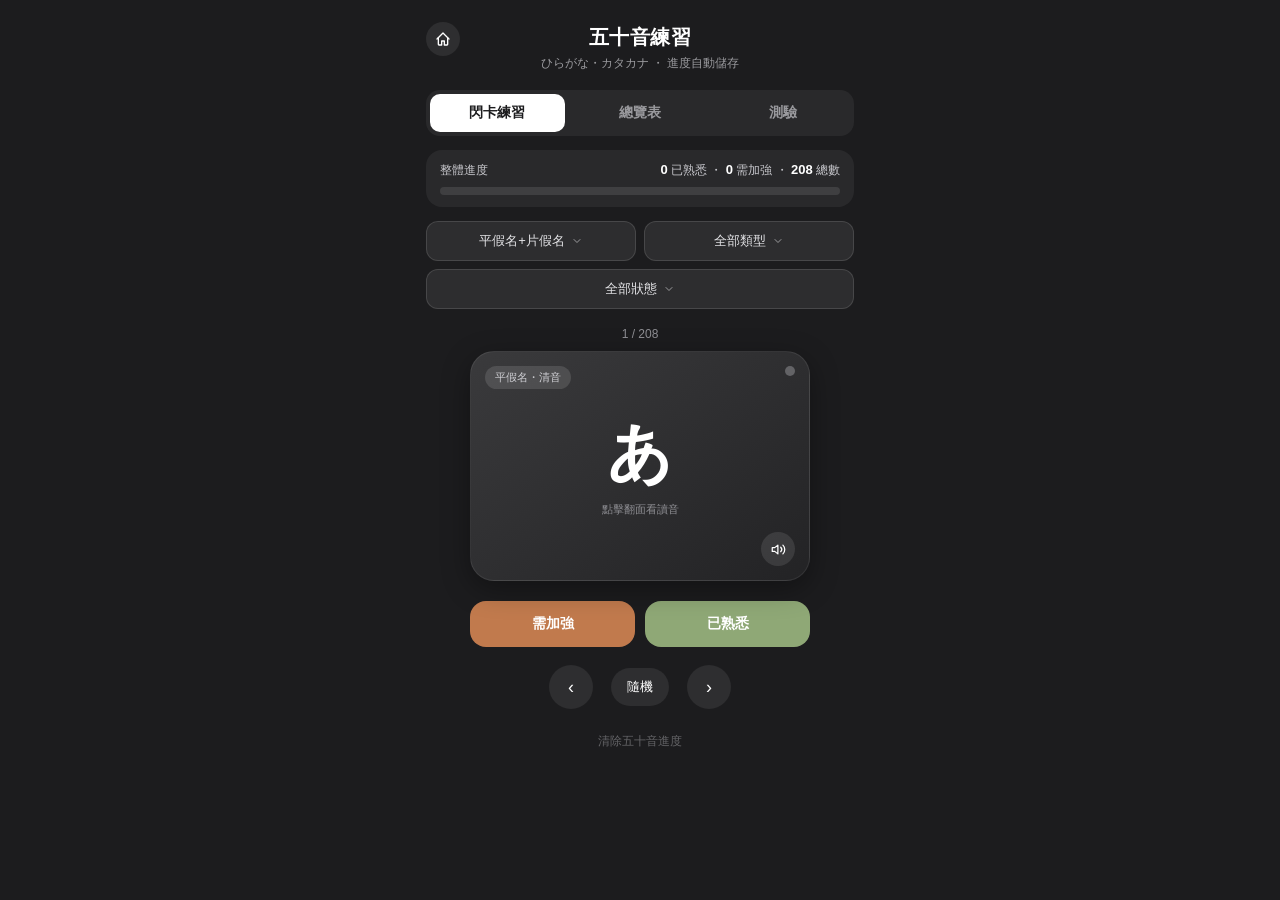
==== gojuon/index.html @ 6134ac1c "Add files via upload" ====
<!DOCTYPE html>
<html lang="zh-TW">
<head>
<meta charset="UTF-8">
<meta name="viewport" content="width=device-width, initial-scale=1.0, maximum-scale=1.0, user-scalable=no">
<title>五十音練習</title>
<link rel="manifest" href="../manifest.json">
<meta name="theme-color" content="#1c1c1e">
<meta name="apple-mobile-web-app-capable" content="yes">
<meta name="apple-mobile-web-app-status-bar-style" content="black-translucent">
<meta name="apple-mobile-web-app-title" content="五十音練習">
<link rel="apple-touch-icon" href="../icon-192.png">
<link rel="icon" type="image/png" sizes="192x192" href="../icon-192.png">
<link rel="icon" type="image/png" sizes="512x512" href="../icon-512.png">
<link rel="stylesheet" href="../theme.css">
<style>
  /* 這頁專屬：手機上禁止文字選取/捲動回彈，theme.css 是共用頁面不強制加這個 */
  * { user-select: none; -webkit-user-select: none; }
  body { overscroll-behavior: none; touch-action: manipulation; }

  .stats-bar {
    margin-top: 14px;
    background: rgba(255,255,255,0.06);
    border-radius: 16px;
    padding: 12px 14px;
  }
  .stats-row { display: flex; justify-content: space-between; font-size: 12px; color: #c7c7cc; margin-bottom: 8px; }
  .stats-row b { color: #fff; font-size: 13px; }
  .progress-track { height: 8px; background: rgba(255,255,255,0.1); border-radius: 4px; overflow: hidden; display: flex; }

  .filters { display: flex; gap: 8px; margin-top: 14px; }
  select { display: none; }
  .dd { position: relative; flex: 1; }
  .dd-btn {
    width: 100%; background: rgba(255,255,255,0.08); color: #e4e4e7;
    border: 1px solid rgba(255,255,255,0.12);
    border-radius: 12px; padding: 10px 12px; font-size: 13px; text-align: center;
    display: flex; align-items: center; justify-content: center; gap: 6px;
    font-family: inherit;
  }
  .dd-btn .dd-chevron { width: 12px; height: 12px; flex-shrink: 0; transition: transform 0.2s; opacity: 0.6; }
  .dd.open .dd-btn .dd-chevron { transform: rotate(180deg); }
  .dd-panel {
    position: absolute; top: calc(100% + 6px); left: 0; right: 0; z-index: 40;
    background: #232325; border: 1px solid rgba(255,255,255,0.1);
    border-radius: 14px; padding: 6px;
    box-shadow: 0 12px 28px rgba(0,0,0,0.45);
    max-height: 280px; overflow-y: auto;
    opacity: 0;
    transform: translateY(-6px) scale(0.98);
    transform-origin: top center;
    visibility: hidden;
    pointer-events: none;
    transition: opacity 0.18s ease, transform 0.18s ease, visibility 0s linear 0.18s;
  }
  .dd.open .dd-panel {
    opacity: 1;
    transform: translateY(0) scale(1);
    visibility: visible;
    pointer-events: auto;
    transition: opacity 0.2s ease, transform 0.2s ease;
  }
  .dd-opt {
    display: flex; align-items: center; justify-content: center; gap: 8px;
    position: relative;
    padding: 10px 10px; border-radius: 9px; font-size: 14px; color: #e4e4e7;
    transition: background 0.15s ease, transform 0.1s ease;
  }
  .dd-opt:hover { background: rgba(255,255,255,0.1); }
  .dd-opt:active { background: rgba(255,255,255,0.16); transform: scale(0.97); }
  .dd-opt.selected { color: #fff; font-weight: 600; }
  .dd-opt .dd-check {
    position: absolute; left: 10px; width: 14px; height: 14px; opacity: 0;
    color: #C17A4D;
  }
  .dd-opt.selected .dd-check { opacity: 1; }


  .card-area {
    flex: 1; display: flex; flex-direction: column; align-items: center; justify-content: center;
    margin-top: 18px; min-height: 260px;
  }
  .card-counter { font-size: 12px; color: #8e8e93; margin-bottom: 10px; }
  .card-scene { width: 100%; max-width: 340px; height: 230px; perspective: 1200px; }
  .card {
    width: 100%; height: 100%; position: relative; transform-style: preserve-3d;
    transition: transform 0.45s cubic-bezier(.4,.2,.2,1); cursor: pointer;
  }
  .card.flipped { transform: rotateY(180deg); }
  .face {
    position: absolute; inset: 0; backface-visibility: hidden; border-radius: 24px;
    display: flex; flex-direction: column; align-items: center; justify-content: center;
    padding: 20px; box-shadow: 0 8px 28px rgba(0,0,0,0.35);
  }
  .face-front { background: linear-gradient(145deg, #3a3a3c, #232325); border: 1px solid rgba(255,255,255,0.08); }
  .face-back {
    background: linear-gradient(145deg, #f6efe0, #efe4cf); color: #2b2b2d; transform: rotateY(180deg);
  }
  .face-back .tag { background: rgba(43,43,45,0.08); color: #2b2b2d; }
  .tag {
    position: absolute; top: 14px; left: 14px; font-size: 11px; background: rgba(255,255,255,0.12);
    padding: 4px 10px; border-radius: 100px; color: #d0d0d5;
  }
  .status-dot { position: absolute; top: 14px; right: 14px; width: 10px; height: 10px; border-radius: 50%; }
  .kana-main { font-size: 64px; font-weight: 600; text-align: center; line-height: 1.2; }
  .tap-hint { font-size: 11px; color: #8e8e93; margin-top: 10px; }
  .romaji-back { font-size: 34px; font-weight: 700; color: #2b2b2d; }
  .type-label { font-size: 12px; opacity: 0.6; margin-top: 8px; color: #2b2b2d; }

  .sound-btn {
    position: absolute; bottom: 14px; right: 14px;
    width: 34px; height: 34px; border-radius: 50%;
    background: rgba(43,43,45,0.08); border: none;
    display: flex; align-items: center; justify-content: center;
    font-size: 15px; color: #2b2b2d;
  }
  .sound-btn:active { background: rgba(43,43,45,0.18); }
  .sound-btn-front {
    position: absolute; bottom: 14px; right: 14px;
    width: 34px; height: 34px; border-radius: 50%;
    background: rgba(255,255,255,0.1); border: none;
    display: flex; align-items: center; justify-content: center;
    font-size: 15px; color: #fff;
  }
  .sound-btn-front:active { background: rgba(255,255,255,0.2); }

  .actions { display: flex; gap: 10px; margin-top: 20px; width: 100%; max-width: 340px; }
  .actions button { flex: 1; border: none; border-radius: 16px; padding: 14px 8px; font-size: 14px; font-weight: 600; }
  .btn-review { background: #C17A4D; color: #fff; }
  .btn-known { background: #8FA876; color: #fff; }

  .nav-row { display: flex; align-items: center; justify-content: center; gap: 18px; margin-top: 18px; }
  .nav-btn {
    background: rgba(255,255,255,0.08); border: none; color: #fff; width: 44px; height: 44px;
    border-radius: 50%; font-size: 18px; display: flex; align-items: center; justify-content: center;
  }
  .nav-btn:active { background: rgba(255,255,255,0.18); }
  .shuffle-btn { background: rgba(255,255,255,0.08); border: none; color: #fff; border-radius: 100px; padding: 10px 16px; font-size: 13px; }
  .shuffle-btn.active { background: #fff; color: #1c1c1e; }

  .footer-row { display: flex; justify-content: center; margin-top: 18px; }
  .reset-link { font-size: 12px; color: #636366; background: none; border: none; padding: 6px; }

  .empty-state { text-align: center; color: #8e8e93; font-size: 14px; padding: 40px 20px; }
  .save-indicator {
    position: fixed; bottom: 12px; left: 50%; transform: translateX(-50%);
    font-size: 11px; color: #636366; opacity: 0; transition: opacity 0.3s;
  }
  .save-indicator.show { opacity: 1; }

  .grid-view { margin-top: 18px; }
  .grid-group { margin-bottom: 18px; }
  .grid-group-title { font-size: 12px; color: #8e8e93; margin-bottom: 8px; padding-left: 2px; }
  .grid-cells { display: grid; grid-template-columns: repeat(5, 1fr); gap: 8px; }
  .grid-cell {
    aspect-ratio: 1; background: rgba(255,255,255,0.06); border-radius: 14px;
    display: flex; flex-direction: column; align-items: center; justify-content: center;
    border: none; color: #fff; position: relative; padding: 4px;
  }
  .grid-cell:active { background: rgba(255,255,255,0.12); }
  .grid-cell .k { font-size: 22px; font-weight: 600; }
  .grid-cell .r { font-size: 10px; color: #9a9a9e; margin-top: 2px; }
  .grid-cell.empty { background: transparent; }
  .grid-cell .dot { position: absolute; top: 6px; right: 6px; width: 7px; height: 7px; border-radius: 50%; }
</style>
</head>
<body>
<div id="app">
  <header>
    <a class="home-btn" href="../index.html" aria-label="返回首頁">
      <svg width="16" height="16" viewBox="0 0 24 24" fill="none" stroke="currentColor" stroke-width="2" stroke-linecap="round" stroke-linejoin="round"><path d="M3 12l9-9 9 9"></path><path d="M5 10v10a1 1 0 0 0 1 1h4v-6h4v6h4a1 1 0 0 0 1-1V10"></path></svg>
    </a>
    <h1>五十音練習</h1>
    <div class="subtitle">ひらがな・カタカナ ・ 進度自動儲存</div>
  </header>

  <div class="mode-tabs">
    <button class="mode-tab" data-mode="flash" id="flashTabBtn">閃卡練習</button>
    <button class="mode-tab" data-mode="grid" id="gridTabBtn">總覽表</button>
    <a class="mode-tab" href="quiz.html" id="quizTab">測驗</a>
  </div>

  <div class="stats-bar">
    <div class="stats-row">
      <span>整體進度</span>
      <span><b id="statKnown">0</b> 已熟悉 ・ <b id="statReview">0</b> 需加強 ・ <b id="statTotal">0</b> 總數</span>
    </div>
    <div class="progress-track">
      <div class="progress-known" id="progKnown" style="width:0%"></div>
      <div class="progress-review" id="progReview" style="width:0%"></div>
    </div>
  </div>

  <div class="filters">
    <div class="dd" id="scriptDD">
      <button type="button" class="dd-btn" id="scriptDDBtn">
        <span id="scriptDDLabel">平假名+片假名</span>
        <svg class="dd-chevron" viewBox="0 0 24 24" fill="none" stroke="currentColor" stroke-width="2" stroke-linecap="round" stroke-linejoin="round"><polyline points="6 9 12 15 18 9"></polyline></svg>
      </button>
      <div class="dd-panel" id="scriptDDPanel"></div>
    </div>
    <select id="scriptFilter">
      <option value="all">平假名+片假名</option>
      <option value="hiragana">平假名</option>
      <option value="katakana">片假名</option>
    </select>
    <div class="dd" id="groupDD">
      <button type="button" class="dd-btn" id="groupDDBtn">
        <span id="groupDDLabel">全部類型</span>
        <svg class="dd-chevron" viewBox="0 0 24 24" fill="none" stroke="currentColor" stroke-width="2" stroke-linecap="round" stroke-linejoin="round"><polyline points="6 9 12 15 18 9"></polyline></svg>
      </button>
      <div class="dd-panel" id="groupDDPanel"></div>
    </div>
    <select id="groupFilter">
      <option value="all">全部類型</option>
      <option value="seion">清音</option>
      <option value="dakuten">濁音/半濁音</option>
      <option value="youon">拗音</option>
    </select>
  </div>

  <div id="flashView">
    <div class="filters" style="margin-top:8px;">
      <div class="dd" id="statusDD">
        <button type="button" class="dd-btn" id="statusDDBtn">
          <span id="statusDDLabel">全部狀態</span>
          <svg class="dd-chevron" viewBox="0 0 24 24" fill="none" stroke="currentColor" stroke-width="2" stroke-linecap="round" stroke-linejoin="round"><polyline points="6 9 12 15 18 9"></polyline></svg>
        </button>
        <div class="dd-panel" id="statusDDPanel"></div>
      </div>
      <select id="statusFilter">
        <option value="all">全部狀態</option>
        <option value="new">未學習</option>
        <option value="review">需加強</option>
        <option value="known">已熟悉</option>
      </select>
    </div>

    <div class="card-area" id="cardArea"></div>


    <div class="nav-row">
      <button class="nav-btn" id="prevBtn">‹</button>
      <button class="shuffle-btn" id="shuffleBtn">隨機</button>
      <button class="nav-btn" id="nextBtn">›</button>
    </div>

    <div class="footer-row">
      <button class="reset-link" id="resetBtn">清除五十音進度</button>
    </div>
  </div>

  <div id="gridView" class="grid-view"></div>
</div>
<div class="save-indicator" id="saveIndicator">已儲存</div>

<script>
  // 在畫面渲染出來的當下（不等 DOMContentLoaded、不等資料載入）就先依網址 hash 決定初始顯示狀態，
  // 避免先閃現「閃卡練習」預設畫面、資料載入完成後才切到「總覽表」的畫面閃爍問題
  (function setInitialViewBeforeRender() {
    const isGridView = window.location.hash === '#grid';
    document.getElementById('gridView').style.display = isGridView ? '' : 'none';
    document.getElementById('flashView').style.display = isGridView ? 'none' : '';
    document.getElementById(isGridView ? 'gridTabBtn' : 'flashTabBtn').classList.add('active');
  })();
</script>

<script>
let VOCAB = [];
const SOUND_ICON = '<svg width="15" height="15" viewBox="0 0 24 24" fill="none" stroke="currentColor" stroke-width="2" stroke-linecap="round" stroke-linejoin="round"><polygon points="11 5 6 9 2 9 2 15 6 15 11 19 11 5"></polygon><path d="M15.54 8.46a5 5 0 0 1 0 7.07"></path><path d="M19.07 4.93a10 10 0 0 1 0 14.14"></path></svg>';

const STORAGE_KEY = "gojuon-progress-v1";
let progress = {};
let filteredList = [];
let currentIdx = 0;
let isFlipped = false;
let shuffleMode = false;
let saveTimer = null;
let currentView = (window.location.hash === '#grid') ? "grid" : "flash";

const cardArea = document.getElementById("cardArea");
const scriptFilter = document.getElementById("scriptFilter");
const groupFilter = document.getElementById("groupFilter");
const statusFilter = document.getElementById("statusFilter");
const saveIndicator = document.getElementById("saveIndicator");
const gridView = document.getElementById("gridView");
const flashView = document.getElementById("flashView");

const CHECK_ICON = '<svg class="dd-check" viewBox="0 0 24 24" fill="none" stroke="currentColor" stroke-width="3" stroke-linecap="round" stroke-linejoin="round"><polyline points="20 6 9 17 4 12"></polyline></svg>';
const DD_NATIVE = { script: scriptFilter, group: groupFilter, status: statusFilter };

function buildDropdown(prefix, options) {
  const dd = document.getElementById(prefix + "DD");
  const panel = document.getElementById(prefix + "DDPanel");
  const label = document.getElementById(prefix + "DDLabel");
  const nativeSelect = DD_NATIVE[prefix];
  const currentVal = nativeSelect.value || options[0].value;

  panel.innerHTML = options.map(o =>
    `<div class="dd-opt${o.value === currentVal ? " selected" : ""}" data-value="${o.value}">${CHECK_ICON}<span>${o.label}</span></div>`
  ).join("");
  const selected = options.find(o => o.value === currentVal) || options[0];
  label.textContent = selected.label;

  panel.querySelectorAll(".dd-opt").forEach(opt => {
    opt.addEventListener("click", () => {
      const val = opt.dataset.value;
      nativeSelect.value = val;
      panel.querySelectorAll(".dd-opt").forEach(o => o.classList.remove("selected"));
      opt.classList.add("selected");
      label.textContent = opt.textContent.trim();
      dd.classList.remove("open");
      nativeSelect.dispatchEvent(new Event("change"));
    });
  });
}

document.querySelectorAll(".dd-btn").forEach(btn => {
  btn.addEventListener("click", (e) => {
    e.stopPropagation();
    const dd = btn.closest(".dd");
    const wasOpen = dd.classList.contains("open");
    document.querySelectorAll(".dd.open").forEach(d => d.classList.remove("open"));
    if (!wasOpen) dd.classList.add("open");
  });
});
document.addEventListener("click", () => {
  document.querySelectorAll(".dd.open").forEach(d => d.classList.remove("open"));
});

function loadProgress() {
  try {
    const raw = localStorage.getItem(STORAGE_KEY);
    if (raw) progress = JSON.parse(raw);
  } catch(e) { progress = {}; }
}
function saveProgress() {
  clearTimeout(saveTimer);
  saveTimer = setTimeout(() => {
    try {
      localStorage.setItem(STORAGE_KEY, JSON.stringify(progress));
      saveIndicator.classList.add("show");
      setTimeout(() => saveIndicator.classList.remove("show"), 900);
    } catch(e) {}
    saveSummary();
  }, 250);
}
function saveSummary() {
  try {
    let known = 0, review = 0;
    VOCAB.forEach(v => {
      if (progress[v.id] === "known") known++;
      else if (progress[v.id] === "review") review++;
    });
    localStorage.setItem("gojuon-summary", JSON.stringify({ known, review, total: VOCAB.length }));
  } catch(e) {}
}

let speaking = false;

function speak(text) {
  try {
    if (!('speechSynthesis' in window)) return;
    if (speaking) return; // 防止連點造成佇列卡死
    speaking = true;
    window.speechSynthesis.cancel();
    setTimeout(() => {
      const u = new SpeechSynthesisUtterance(text);
      u.lang = "ja-JP";
      u.rate = 0.5;
      u.onend = () => { speaking = false; };
      u.onerror = () => { speaking = false; };
      window.speechSynthesis.speak(u);
      // 保底：避免 onend/onerror 都沒觸發時鎖死按鈕
      setTimeout(() => { speaking = false; }, 4000);
    }, 60);
  } catch(e) { speaking = false; }
}

function matchesFilters(v) {
  const script = scriptFilter.value;
  const group = groupFilter.value;
  if (script !== "all" && v.script !== script) return false;
  if (group !== "all" && v.group !== group) return false;
  return true;
}

function applyFilters() {
  const stat = statusFilter.value;
  filteredList = VOCAB.filter(v => {
    if (!matchesFilters(v)) return false;
    const s = progress[v.id] || "new";
    if (stat !== "all" && s !== stat) return false;
    return true;
  });
  if (shuffleMode) filteredList = [...filteredList].sort(() => Math.random() - 0.5);
  currentIdx = 0;
  isFlipped = false;
  renderCard();
}

function updateStats() {
  const relevant = VOCAB.filter(matchesFilters);
  const total = relevant.length;
  let known = 0, review = 0;
  relevant.forEach(v => {
    if (progress[v.id] === "known") known++;
    else if (progress[v.id] === "review") review++;
  });
  document.getElementById("statKnown").textContent = known;
  document.getElementById("statReview").textContent = review;
  document.getElementById("statTotal").textContent = total;
  document.getElementById("progKnown").style.width = (total ? known/total*100 : 0) + "%";
  document.getElementById("progReview").style.width = (total ? review/total*100 : 0) + "%";
}

function statusColor(s) {
  if (s === "known") return "#8FA876";
  if (s === "review") return "#C17A4D";
  return "#636366";
}

const GROUP_LABEL = { seion: "清音", dakuten: "濁音/半濁音", youon: "拗音" };
const SCRIPT_LABEL = { hiragana: "平假名", katakana: "片假名" };

function renderCard() {
  updateStats();
  if (filteredList.length === 0) {
    cardArea.innerHTML = `<div class="empty-state">這個篩選條件下沒有假名<br>試試切換分類或狀態</div>`;
    return;
  }
  const w = filteredList[currentIdx];
  const s = progress[w.id] || "new";
  cardArea.innerHTML = `
    <div class="card-counter">${currentIdx+1} / ${filteredList.length}</div>
    <div class="card-scene">
      <div class="card ${isFlipped?"flipped":""}" id="flipCard">
        <div class="face face-front">
          <span class="tag">${SCRIPT_LABEL[w.script]}・${GROUP_LABEL[w.group]}</span>
          <span class="status-dot" style="background:${statusColor(s)}"></span>
          <div class="kana-main">${w.kana}</div>
          <div class="tap-hint">點擊翻面看讀音</div>
          <button class="sound-btn-front" id="soundBtnFront">${SOUND_ICON}</button>
        </div>
        <div class="face face-back">
          <span class="tag">${SCRIPT_LABEL[w.script]}・${GROUP_LABEL[w.group]}</span>
          <div class="romaji-back">${w.romaji}</div>
          <div class="type-label">${w.kana}</div>
          <button class="sound-btn" id="soundBtnBack">${SOUND_ICON}</button>
        </div>
      </div>
    </div>
    <div class="actions">
      <button class="btn-review" id="reviewBtn">需加強</button>
      <button class="btn-known" id="knownBtn">已熟悉</button>
    </div>`;
  document.getElementById("flipCard").addEventListener("click", (e) => {
    if (e.target.closest(".sound-btn") || e.target.closest(".sound-btn-front")) return;
    isFlipped = !isFlipped;
    document.getElementById("flipCard").classList.toggle("flipped", isFlipped);
  });
  document.getElementById("soundBtnFront").addEventListener("click", (e) => {
    e.stopPropagation();
    speak(w.kana);
  });
  document.getElementById("soundBtnBack").addEventListener("click", (e) => {
    e.stopPropagation();
    speak(w.kana);
  });
  document.getElementById("reviewBtn").addEventListener("click", () => markStatus(w.id, "review"));
  document.getElementById("knownBtn").addEventListener("click", () => markStatus(w.id, "known"));
}

function markStatus(id, s) {
  progress[id] = s;
  saveProgress();
  updateStats();
  goNext();
}
function goNext() {
  if (!filteredList.length) return;
  isFlipped = false;
  currentIdx = (currentIdx+1) % filteredList.length;
  renderCard();
}
function goPrev() {
  if (!filteredList.length) return;
  isFlipped = false;
  currentIdx = (currentIdx-1+filteredList.length) % filteredList.length;
  renderCard();
}

document.getElementById("nextBtn").addEventListener("click", goNext);
document.getElementById("prevBtn").addEventListener("click", goPrev);
document.getElementById("shuffleBtn").addEventListener("click", e => {
  shuffleMode = !shuffleMode;
  e.target.classList.toggle("active", shuffleMode);
  applyFilters();
});
scriptFilter.addEventListener("change", () => { applyFilters(); if (currentView==="grid") renderGrid(); });
groupFilter.addEventListener("change", () => { applyFilters(); if (currentView==="grid") renderGrid(); });
statusFilter.addEventListener("change", applyFilters);
document.getElementById("resetBtn").addEventListener("click", () => {
  if (confirm("確定要清除五十音學習進度嗎?這個動作無法復原。")) {
    progress = {};
    try { localStorage.setItem(STORAGE_KEY, JSON.stringify(progress)); } catch(e) {}
    updateStats();
    applyFilters();
    if (currentView==="grid") renderGrid();
    saveSummary();
  }
});

// 只對「切換顯示模式」用的按鈕綁定事件，測驗分頁是純連結跳轉，不參與這段邏輯
document.querySelectorAll(".mode-tab[data-mode]").forEach(btn => {
  btn.addEventListener("click", () => {
    if (btn.classList.contains("active")) return;
    document.querySelectorAll(".mode-tab[data-mode]").forEach(b => b.classList.remove("active"));
    btn.classList.add("active");
    moveTabHighlight(btn);
    currentView = btn.dataset.mode;
    const showEl = currentView === "flash" ? flashView : gridView;
    const hideEl = currentView === "flash" ? gridView : flashView;
    crossFadeView(showEl, hideEl, () => {
      if (currentView === "flash") { applyFilters(); } else { renderGrid(); }
    });
  });
});

// 淡出目前畫面、換內容、再淡入，避免閃卡/總覽表切換時的生硬跳動
function crossFadeView(showEl, hideEl, onSwap) {
  hideEl.style.transition = "opacity 0.15s ease";
  hideEl.style.opacity = "0";
  setTimeout(() => {
    hideEl.style.display = "none";
    if (onSwap) onSwap();
    showEl.style.display = "";
    showEl.style.opacity = "0";
    showEl.style.transition = "none";
    requestAnimationFrame(() => {
      showEl.style.transition = "opacity 0.2s ease";
      showEl.style.opacity = "1";
    });
  }, 150);
}

// 在目前 active 的 tab 底下插入/移動一塊白色高亮塊，做滑動動畫
function moveTabHighlight(activeBtn) {
  const tabs = activeBtn.closest(".mode-tabs");
  if (!tabs) return;
  let hl = tabs.querySelector(".mode-tab-highlight");
  if (!hl) {
    hl = document.createElement("div");
    hl.className = "mode-tab-highlight";
    tabs.insertBefore(hl, tabs.firstChild);
    tabs.classList.add("has-highlight");
  }
  hl.style.left = activeBtn.offsetLeft + "px";
  hl.style.width = activeBtn.offsetWidth + "px";
}

// 點擊會換頁的 tab（例如「測驗」）時，先讓整頁淡出再導頁，
// 銜接對方頁面進場的淡入，減少換頁瞬間的生硬感
document.querySelectorAll(".mode-tab[href]").forEach(link => {
  link.addEventListener("click", (e) => {
    e.preventDefault();
    const href = link.getAttribute("href");
    document.getElementById("app").style.transition = "opacity 0.15s ease";
    document.getElementById("app").style.opacity = "0";
    setTimeout(() => { window.location.href = href; }, 150);
  });
});

// 頁面載入時先幫目前 active 的 tab 定位一次高亮塊（無動畫，避免進場位移感）
(function initTabHighlight() {
  const activeBtn = document.querySelector(".mode-tabs .mode-tab.active");
  if (!activeBtn) return;
  const tabs = activeBtn.closest(".mode-tabs");
  const hl = document.createElement("div");
  hl.className = "mode-tab-highlight";
  hl.style.transition = "none";
  tabs.insertBefore(hl, tabs.firstChild);
  tabs.classList.add("has-highlight");
  requestAnimationFrame(() => {
    hl.style.left = activeBtn.offsetLeft + "px";
    hl.style.width = activeBtn.offsetWidth + "px";
    requestAnimationFrame(() => { hl.style.transition = ""; });
  });
})();

function renderGrid() {
  const relevant = VOCAB.filter(matchesFilters);
  updateStats();
  const groups = {};
  relevant.forEach(v => {
    const key = SCRIPT_LABEL[v.script] + " ・ " + GROUP_LABEL[v.group];
    if (!groups[key]) groups[key] = [];
    groups[key].push(v);
  });
  if (Object.keys(groups).length === 0) {
    gridView.innerHTML = `<div class="empty-state">這個篩選條件下沒有假名</div>`;
    return;
  }
  let html = "";
  Object.keys(groups).forEach(key => {
    html += `<div class="grid-group"><div class="grid-group-title">${key}</div><div class="grid-cells">`;
    groups[key].forEach(v => {
      const s = progress[v.id] || "new";
      html += `<button class="grid-cell" data-id="${v.id}" data-kana="${v.kana}">
        <span class="dot" style="background:${statusColor(s)}"></span>
        <span class="k">${v.kana}</span>
        <span class="r">${v.romaji}</span>
      </button>`;
    });
    html += `</div></div>`;
  });
  gridView.innerHTML = html;
  gridView.querySelectorAll(".grid-cell").forEach(cell => {
    cell.addEventListener("click", () => speak(cell.dataset.kana));
  });
}

(async function init() {
  cardArea.innerHTML = `<div class="empty-state">載入中...</div>`;
  try {
    const res = await fetch("./gojuon.json");
    if (!res.ok) throw new Error("HTTP " + res.status);
    VOCAB = await res.json();
  } catch (e) {
    cardArea.innerHTML = `<div class="empty-state">五十音資料載入失敗,請檢查網路連線後重新整理。</div>`;
    return;
  }
  buildDropdown("script", [
    { value: "all", label: "平假名+片假名" },
    { value: "hiragana", label: "平假名" },
    { value: "katakana", label: "片假名" }
  ]);
  buildDropdown("group", [
    { value: "all", label: "全部類型" },
    { value: "seion", label: "清音" },
    { value: "dakuten", label: "濁音/半濁音" },
    { value: "youon", label: "拗音" }
  ]);
  buildDropdown("status", [
    { value: "all", label: "全部狀態" },
    { value: "new", label: "未學習" },
    { value: "review", label: "需加強" },
    { value: "known", label: "已熟悉" }
  ]);
  loadProgress();

  // 依畫面初始狀態（已在最前面依 hash 設定好）決定要渲染閃卡還是總覽表，
  // 不再透過模擬點擊按鈕來觸發，避免與已設定好的初始 active 狀態互相衝突造成畫面閃爍
  if (currentView === "grid") {
    renderGrid();
  } else {
    applyFilters();
  }
  saveSummary();
})();
</script>
</body>
</html>
---- theme.css ----
/* ============================================
   theme.css — 日文學習工具集 共用樣式
   給 index.html / gojuon/index.html / gojuon/quiz.html 共用
   只放「三頁都一樣」的規則；各頁專屬樣式留在各自檔案的 <style> 裡
   ============================================ */

:root {
  --bg: #1c1c1e;
  --color-known: #8FA876;   /* 莫蘭迪綠，代表「已熟悉/答對」 */
  --color-review: #C17A4D;  /* 莫蘭迪橘，代表「需加強/答錯」 */
}

* {
  box-sizing: border-box;
  -webkit-tap-highlight-color: transparent;
}

html { background: var(--bg); }

body {
  margin: 0;
  padding: 0;
  min-height: 100%;
  font-family: -apple-system, BlinkMacSystemFont, "Hiragino Sans", "PingFang TC", "Segoe UI", sans-serif;
  background: var(--bg);
  color: #fff;
}

/* 頁面主容器：置中、統一寬度上限、safe-area 邊距 */
#app {
  max-width: 460px;
  margin: 0 auto;
  min-height: 100vh;
  padding: 16px 16px calc(28px + env(safe-area-inset-bottom));
  padding-top: calc(16px + env(safe-area-inset-top));
  display: flex;
  flex-direction: column;
  background: var(--bg);
}

/* 頂部標題區（含返回首頁按鈕） */
header { text-align: center; padding: 8px 0 4px; position: relative; }
.home-btn {
  position: absolute;
  left: 0; top: 6px;
  width: 34px; height: 34px;
  border-radius: 50%;
  background: rgba(255,255,255,0.08);
  border: none;
  color: #fff;
  display: flex; align-items: center; justify-content: center;
}
.home-btn:active { background: rgba(255,255,255,0.18); }
h1 { font-size: 20px; margin: 0; font-weight: 600; letter-spacing: 0.5px; }
.subtitle { font-size: 12px; color: #9a9a9e; margin-top: 4px; }

/* 分頁切換列（閃卡練習 / 總覽表 / 測驗） */
.mode-tabs {
  display: flex;
  gap: 8px;
  margin-top: 14px;
  background: rgba(255,255,255,0.06);
  border-radius: 14px;
  padding: 4px;
  position: relative;
}
.mode-tab {
  flex: 1;
  text-align: center;
  padding: 10px 4px;
  border-radius: 10px;
  font-size: 14px;
  font-weight: 600;
  color: #9a9a9e;
  background: transparent;
  border: none;
  display: flex;
  align-items: center;
  justify-content: center;
  text-decoration: none;
  font-family: inherit;
  position: relative;
  z-index: 1;
  transition: color 0.25s ease;
}
.mode-tab.active { color: #1c1c1e; }

/* 滑動高亮塊：由 JS 動態定位在目前 active 的 tab 上 */
.mode-tab-highlight {
  position: absolute;
  top: 4px; bottom: 4px;
  border-radius: 10px;
  background: #fff;
  transition: left 0.28s cubic-bezier(0.4, 0, 0.2, 1), width 0.28s cubic-bezier(0.4, 0, 0.2, 1);
  z-index: 0;
}

/* 已熟悉／需加強 進度色塊，供進度條、狀態點等共用 */
.progress-known { background: var(--color-known); height: 100%; transition: width 0.3s; }
.progress-review { background: var(--color-review); height: 100%; transition: width 0.3s; }
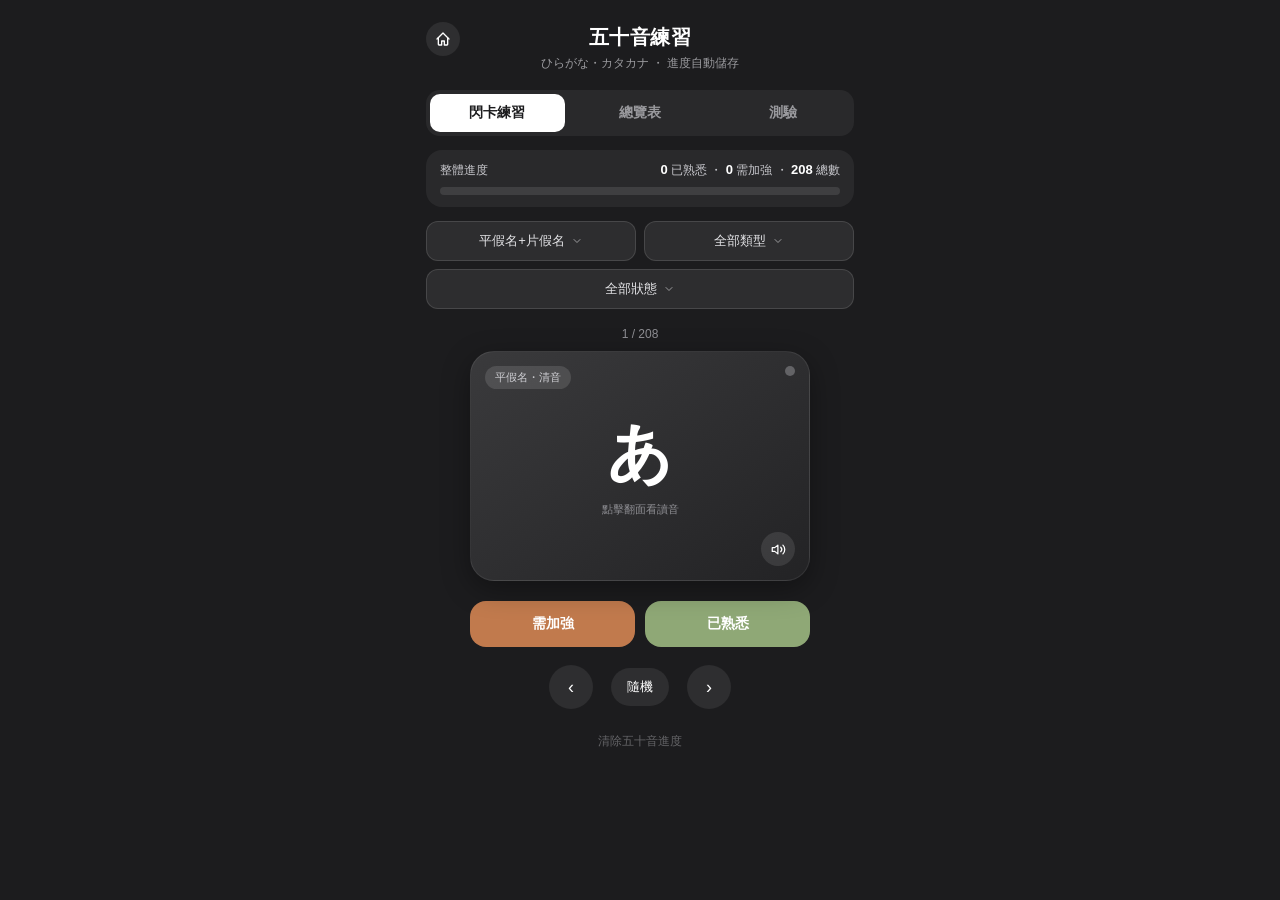
==== commit 35e21147: "Add files via upload" ====
--- a/gojuon/index.html
+++ b/gojuon/index.html
@@ -162,6 +162,98 @@
   .grid-cell .r { font-size: 10px; color: #9a9a9e; margin-top: 2px; }
   .grid-cell.empty { background: transparent; }
   .grid-cell .dot { position: absolute; top: 6px; right: 6px; width: 7px; height: 7px; border-radius: 50%; }
+
+  /* ===== 測驗模式專屬樣式（合併自 quiz.html） ===== */
+  .quiz-main {
+    margin-top: 20px;
+    display: flex;
+    flex-direction: column;
+    align-items: center;
+  }
+  .progress-bar-bg {
+    width: 100%;
+    max-width: 380px;
+    height: 6px;
+    background: #2C2C2E;
+    border-radius: 3px;
+    overflow: hidden;
+    margin-bottom: 24px;
+    display: flex;
+  }
+  .progress-segment {
+    height: 100%;
+    width: 0%;
+    flex-shrink: 0;
+    transition: width 0.3s ease;
+  }
+  .progress-segment.correct-seg { background: var(--color-known); }
+  .progress-segment.wrong-seg { background: var(--color-review); }
+
+  .quiz-card {
+    width: 100%;
+    max-width: 380px;
+    background: #2C2C2E;
+    border: 0.5px solid #3A3A3C;
+    border-radius: 16px;
+    padding: 32px 20px;
+    text-align: center;
+    margin-bottom: 24px;
+    box-shadow: 0 4px 12px rgba(0,0,0,0.2);
+  }
+  .quiz-type { font-size: 13px; color: #98989D; margin-bottom: 12px; letter-spacing: 0.05em; }
+  .question-text {
+    font-size: 42px;
+    font-weight: 700;
+    color: #FFFFFF;
+    letter-spacing: 0.08em;
+    min-height: 52px;
+  }
+
+  .options-grid {
+    width: 100%;
+    max-width: 380px;
+    display: grid;
+    grid-template-columns: 1fr 1fr;
+    gap: 12px;
+  }
+  .opt-btn {
+    padding: 16px 10px;
+    background: #2C2C2E;
+    border: 1px solid #3A3A3C;
+    border-radius: 12px;
+    color: #E5E5E7;
+    font-size: 18px;
+    font-weight: 600;
+    cursor: pointer;
+    transition: all 0.15s ease;
+    font-family: inherit;
+  }
+  .opt-btn:active { transform: scale(0.97); }
+  .opt-btn.correct { background: #3B5842 !important; border-color: #8FA876 !important; color: #FFF; }
+  .opt-btn.wrong { background: #4A3324 !important; border-color: #C17A4D !important; color: #FFF; }
+
+  .result-card {
+    display: none;
+    width: 100%;
+    max-width: 380px;
+    background: #2C2C2E;
+    border-radius: 16px;
+    padding: 32px 20px;
+    text-align: center;
+    border: 0.5px solid #3A3A3C;
+  }
+  .result-score { font-size: 48px; font-weight: 800; color: #8FA876; margin: 12px 0; }
+  .restart-btn {
+    margin-top: 20px;
+    padding: 12px 28px;
+    background: #8FA876;
+    border: none;
+    border-radius: 10px;
+    color: white;
+    font-size: 15px;
+    font-weight: 600;
+    cursor: pointer;
+  }
 </style>
 </head>
 <body>
@@ -177,7 +269,7 @@
   <div class="mode-tabs">
     <button class="mode-tab" data-mode="flash" id="flashTabBtn">閃卡練習</button>
     <button class="mode-tab" data-mode="grid" id="gridTabBtn">總覽表</button>
-    <a class="mode-tab" href="quiz.html" id="quizTab">測驗</a>
+    <button class="mode-tab" data-mode="quiz" id="quizTabBtn">測驗</button>
   </div>
 
   <div class="stats-bar">
@@ -251,6 +343,57 @@
   </div>
 
   <div id="gridView" class="grid-view"></div>
+
+  <div id="quizView" style="display:none;">
+    <div class="filters" style="margin-top:14px;">
+      <div class="dd" id="quizScriptDD">
+        <button type="button" class="dd-btn" id="quizScriptDDBtn">
+          <span id="quizScriptDDLabel">平假名</span>
+          <svg class="dd-chevron" viewBox="0 0 24 24" fill="none" stroke="currentColor" stroke-width="2" stroke-linecap="round" stroke-linejoin="round"><polyline points="6 9 12 15 18 9"></polyline></svg>
+        </button>
+        <div class="dd-panel" id="quizScriptDDPanel"></div>
+      </div>
+      <select id="quizScriptFilter">
+        <option value="hiragana">平假名</option>
+        <option value="katakana">片假名</option>
+      </select>
+      <div class="dd" id="quizGroupDD">
+        <button type="button" class="dd-btn" id="quizGroupDDBtn">
+          <span id="quizGroupDDLabel">全部類型</span>
+          <svg class="dd-chevron" viewBox="0 0 24 24" fill="none" stroke="currentColor" stroke-width="2" stroke-linecap="round" stroke-linejoin="round"><polyline points="6 9 12 15 18 9"></polyline></svg>
+        </button>
+        <div class="dd-panel" id="quizGroupDDPanel"></div>
+      </div>
+      <select id="quizGroupFilter">
+        <option value="all">全部類型</option>
+        <option value="seion">清音</option>
+        <option value="dakuten">濁音/半濁音</option>
+        <option value="youon">拗音</option>
+      </select>
+    </div>
+
+    <div class="quiz-main">
+      <div class="progress-bar-bg">
+        <div class="progress-segment correct-seg" id="correctSegment"></div>
+        <div class="progress-segment wrong-seg" id="wrongSegment"></div>
+      </div>
+
+      <div id="quizArea" style="width: 100%; display: flex; flex-direction: column; align-items: center;">
+        <div class="quiz-card">
+          <div class="quiz-type" id="quizType">載入題庫中…</div>
+          <div class="question-text" id="questionText">　</div>
+        </div>
+        <div class="options-grid" id="optionsGrid"></div>
+      </div>
+
+      <div class="result-card" id="resultCard">
+        <h2 style="margin: 0; font-size: 20px;">測驗完成</h2>
+        <div class="result-score" id="scoreText">100 分</div>
+        <p style="color: #98989D; font-size: 14px;" id="feedbackText">你的五十音拼讀速度非常快！</p>
+        <button class="restart-btn" id="restartBtn">再挑戰一次</button>
+      </div>
+    </div>
+  </div>
 </div>
 <div class="save-indicator" id="saveIndicator">已儲存</div>
 
@@ -285,6 +428,7 @@
 const saveIndicator = document.getElementById("saveIndicator");
 const gridView = document.getElementById("gridView");
 const flashView = document.getElementById("flashView");
+const quizView = document.getElementById("quizView");
 
 const CHECK_ICON = '<svg class="dd-check" viewBox="0 0 24 24" fill="none" stroke="currentColor" stroke-width="3" stroke-linecap="round" stroke-linejoin="round"><polyline points="20 6 9 17 4 12"></polyline></svg>';
 const DD_NATIVE = { script: scriptFilter, group: groupFilter, status: statusFilter };
@@ -511,23 +655,25 @@
   }
 });
 
-// 只對「切換顯示模式」用的按鈕綁定事件，測驗分頁是純連結跳轉，不參與這段邏輯
+// 只對「切換顯示模式」用的按鈕綁定事件
 document.querySelectorAll(".mode-tab[data-mode]").forEach(btn => {
   btn.addEventListener("click", () => {
     if (btn.classList.contains("active")) return;
     document.querySelectorAll(".mode-tab[data-mode]").forEach(b => b.classList.remove("active"));
     btn.classList.add("active");
     moveTabHighlight(btn);
+    const prevView = currentView;
     currentView = btn.dataset.mode;
-    const showEl = currentView === "flash" ? flashView : gridView;
-    const hideEl = currentView === "flash" ? gridView : flashView;
-    crossFadeView(showEl, hideEl, () => {
-      if (currentView === "flash") { applyFilters(); } else { renderGrid(); }
+    const viewEl = { flash: flashView, grid: gridView, quiz: quizView };
+    crossFadeView(viewEl[currentView], viewEl[prevView], () => {
+      if (currentView === "flash") { applyFilters(); }
+      else if (currentView === "grid") { renderGrid(); }
+      else if (currentView === "quiz") { initQuizIfNeeded(); }
     });
   });
 });
 
-// 淡出目前畫面、換內容、再淡入，避免閃卡/總覽表切換時的生硬跳動
+// 淡出目前畫面、換內容、再淡入，避免切換模式時的生硬跳動
 function crossFadeView(showEl, hideEl, onSwap) {
   hideEl.style.transition = "opacity 0.15s ease";
   hideEl.style.opacity = "0";
@@ -558,18 +704,6 @@
   hl.style.left = activeBtn.offsetLeft + "px";
   hl.style.width = activeBtn.offsetWidth + "px";
 }
-
-// 點擊會換頁的 tab（例如「測驗」）時，先讓整頁淡出再導頁，
-// 銜接對方頁面進場的淡入，減少換頁瞬間的生硬感
-document.querySelectorAll(".mode-tab[href]").forEach(link => {
-  link.addEventListener("click", (e) => {
-    e.preventDefault();
-    const href = link.getAttribute("href");
-    document.getElementById("app").style.transition = "opacity 0.15s ease";
-    document.getElementById("app").style.opacity = "0";
-    setTimeout(() => { window.location.href = href; }, 150);
-  });
-});
 
 // 頁面載入時先幫目前 active 的 tab 定位一次高亮塊（無動畫，避免進場位移感）
 (function initTabHighlight() {
@@ -658,6 +792,397 @@
   }
   saveSummary();
 })();
+
+// ============================================================
+// 測驗模式（合併自 quiz.html）
+// 獨立包成 closure，內部變數/函式一律不外洩到全域，
+// 避免跟閃卡/總覽表區塊已使用的同名變數（scriptFilter、buildDropdown...）互相污染
+// ============================================================
+let quizInitialized = false;
+
+function initQuizIfNeeded() {
+  if (quizInitialized) return;
+  quizInitialized = true;
+
+  const dataFile = './gojuon.json'; // 與閃卡/總覽表共用同一份資料源
+
+  let allGojuonData = [];
+  let gojuonData = [];
+
+  const quizScriptFilter = document.getElementById('quizScriptFilter');
+  const quizGroupFilter = document.getElementById('quizGroupFilter');
+
+  const invalidPrefixes = ['ん', 'っ', 'ー'];
+
+  let currentStep = 0;
+  let score = 0;
+  let correctCount = 0;
+  let currentCorrectAnswer = "";
+  let isAnswering = false;
+  let pendingTimeoutId = null;
+
+  const quizArea = document.getElementById('quizArea');
+  const resultCard = document.getElementById('resultCard');
+  const questionText = document.getElementById('questionText');
+  const quizType = document.getElementById('quizType');
+  const optionsGrid = document.getElementById('optionsGrid');
+  const correctSegment = document.getElementById('correctSegment');
+  const wrongSegment = document.getElementById('wrongSegment');
+  const scoreText = document.getElementById('scoreText');
+
+  function getRandomItem(arr) {
+    return arr[Math.floor(Math.random() * arr.length)];
+  }
+
+  function shuffleArray(arr) {
+    var res = arr.slice();
+    for (var i = res.length - 1; i > 0; i--) {
+      var j = Math.floor(Math.random() * (i + 1));
+      var temp = res[i];
+      res[i] = res[j];
+      res[j] = temp;
+    }
+    return res;
+  }
+
+  function generateValidKanaWord(charCount) {
+    let kanaWord = "";
+    let romajiWord = "";
+    let prevKana = null;
+
+    for (let i = 0; i < charCount; i++) {
+      let chosen;
+      let attempts = 0;
+      do {
+        chosen = getRandomItem(gojuonData);
+        attempts++;
+      } while (
+        attempts < 50 &&
+        (
+          (i === 0 && invalidPrefixes.includes(chosen.kana)) ||
+          (prevKana !== null && chosen.kana === prevKana)
+        )
+      );
+
+      kanaWord += chosen.kana;
+      romajiWord += (i === 0 ? "" : "-") + chosen.romaji;
+      prevKana = chosen.kana;
+    }
+    return { kana: kanaWord, romaji: romajiWord };
+  }
+
+  function getVowel(romaji) {
+    const m = romaji.match(/[aiueo]/);
+    return m ? m[0] : null;
+  }
+
+  function getConfusableFor(kana) {
+    const found = gojuonData.find(item => item.kana === kana);
+    if (found && found.confusing && found.confusing.length > 0) {
+      const validConfusing = found.confusing.filter(c => c !== kana);
+      if (validConfusing.length > 0) return getRandomItem(validConfusing);
+    }
+    if (found) {
+      const v = getVowel(found.romaji);
+      if (v) {
+        const sameRow = gojuonData.filter(item => item.kana !== kana && getVowel(item.romaji) === v);
+        if (sameRow.length > 0) return getRandomItem(sameRow).kana;
+      }
+    }
+    let alt;
+    do { alt = getRandomItem(gojuonData).kana; } while (alt === kana);
+    return alt;
+  }
+
+  function splitIntoKanaUnits(word) {
+    const units = [];
+    let i = 0;
+    while (i < word.length) {
+      const twoChar = word.slice(i, i + 2);
+      if (twoChar.length === 2 && gojuonData.some(item => item.kana === twoChar)) {
+        units.push(twoChar);
+        i += 2;
+      } else {
+        units.push(word[i]);
+        i += 1;
+      }
+    }
+    return units;
+  }
+
+  function generateSinglePointVariant(originalKanaWord) {
+    const chars = splitIntoKanaUnits(originalKanaWord);
+    let attempts = 0;
+    while (attempts < 30) {
+      attempts++;
+      const posArr = chars.slice();
+      const swapIndex = Math.floor(Math.random() * posArr.length);
+      const originalChar = posArr[swapIndex];
+      const replacement = getConfusableFor(originalChar);
+
+      const leftNeighbor = swapIndex > 0 ? posArr[swapIndex - 1] : null;
+      const rightNeighbor = swapIndex < posArr.length - 1 ? posArr[swapIndex + 1] : null;
+      if (replacement === leftNeighbor || replacement === rightNeighbor) {
+        continue;
+      }
+
+      posArr[swapIndex] = replacement;
+      const variantKana = posArr.join("");
+      if (variantKana !== originalKanaWord) {
+        const variantRomaji = posArr
+          .map(k => {
+            const item = gojuonData.find(g => g.kana === k);
+            return item ? item.romaji : "";
+          })
+          .join("-");
+        return { kana: variantKana, romaji: variantRomaji };
+      }
+    }
+    return generateValidKanaWord(chars.length);
+  }
+
+  function nextQuestion() {
+    if (currentStep >= 10) { showResult(); return; }
+
+    isAnswering = true;
+    currentStep++;
+
+    quizType.textContent = `第 ${currentStep} / 10 題`;
+
+    let charCount = 1;
+    if (currentStep >= 5 && currentStep <= 8) charCount = 2;
+    else if (currentStep >= 9) charCount = 3;
+
+    let mode = (Math.random() > 0.5) ? "kanaToRomaji" : "romajiToKana";
+    if (charCount === 3) mode = "kanaToRomaji";
+
+    const wordObj = generateValidKanaWord(charCount);
+    let qText = "", correctOpt = "";
+
+    if (mode === "kanaToRomaji") {
+      qText = wordObj.kana;
+      correctOpt = wordObj.romaji;
+    } else {
+      qText = wordObj.romaji;
+      correctOpt = wordObj.kana;
+    }
+
+    currentCorrectAnswer = correctOpt;
+    questionText.textContent = qText;
+
+    let options = [correctOpt];
+
+    let safetyCounter = 0;
+    const MAX_ATTEMPTS = 200;
+
+    while (options.length < 4 && safetyCounter < MAX_ATTEMPTS) {
+      safetyCounter++;
+      let dummyWordObj;
+      if (charCount === 1) {
+        const targetKana = wordObj.kana;
+        const confKana = getConfusableFor(targetKana);
+        const confObj = gojuonData.find(item => item.kana === confKana);
+        dummyWordObj = confObj ? { kana: confObj.kana, romaji: confObj.romaji } : generateValidKanaWord(charCount);
+      } else {
+        dummyWordObj = generateSinglePointVariant(wordObj.kana);
+      }
+
+      let dummyOpt = (mode === "kanaToRomaji") ? dummyWordObj.romaji : dummyWordObj.kana;
+      if (!options.includes(dummyOpt)) {
+        options.push(dummyOpt);
+      }
+    }
+
+    let fallbackCounter = 0;
+    const MAX_FALLBACK_ATTEMPTS = 300;
+    while (options.length < 4 && fallbackCounter < MAX_FALLBACK_ATTEMPTS) {
+      fallbackCounter++;
+      const fallbackWordObj = (charCount === 1)
+        ? generateValidKanaWord(charCount)
+        : generateSinglePointVariant(wordObj.kana);
+      const fallbackOpt = (mode === "kanaToRomaji") ? fallbackWordObj.romaji : fallbackWordObj.kana;
+      if (!options.includes(fallbackOpt)) {
+        options.push(fallbackOpt);
+      }
+    }
+
+    let placeholderIndex = 1;
+    while (options.length < 4) {
+      const placeholder = `選項${placeholderIndex}`;
+      if (!options.includes(placeholder)) {
+        options.push(placeholder);
+      }
+      placeholderIndex++;
+    }
+
+    options = shuffleArray(options);
+    optionsGrid.innerHTML = "";
+    options.forEach(opt => {
+      const btn = document.createElement('button');
+      btn.className = 'opt-btn';
+      btn.textContent = opt;
+      btn.onclick = function() { checkAnswer(btn, opt); };
+      optionsGrid.appendChild(btn);
+    });
+  }
+
+  function checkAnswer(selectedBtn, selectedOpt) {
+    if (!isAnswering) return;
+    isAnswering = false;
+
+    const isCorrect = (selectedOpt === currentCorrectAnswer);
+    const allBtns = optionsGrid.querySelectorAll('.opt-btn');
+
+    if (isCorrect) {
+      score += 10;
+      correctCount++;
+      selectedBtn.classList.add('correct');
+    } else {
+      selectedBtn.classList.add('wrong');
+      allBtns.forEach(btn => {
+        if (btn.textContent === currentCorrectAnswer) btn.classList.add('correct');
+      });
+    }
+
+    const wrongCount = currentStep - correctCount;
+    correctSegment.style.width = `${(correctCount / 10) * 100}%`;
+    wrongSegment.style.width = `${(wrongCount / 10) * 100}%`;
+
+    pendingTimeoutId = setTimeout(function() {
+      nextQuestion();
+    }, 1000);
+  }
+
+  // 測驗專屬下拉選單邏輯：與閃卡/總覽表的 buildDropdown 邏輯相同，
+  // 但獨立一份避免共用同一個函式時對 DD_NATIVE 對照表造成混淆
+  const QUIZ_CHECK_ICON = '<svg class="dd-check" viewBox="0 0 24 24" fill="none" stroke="currentColor" stroke-width="3" stroke-linecap="round" stroke-linejoin="round"><polyline points="20 6 9 17 4 12"></polyline></svg>';
+  const QUIZ_DD_NATIVE = { quizScript: quizScriptFilter, quizGroup: quizGroupFilter };
+
+  function buildQuizDropdown(prefix, options) {
+    const dd = document.getElementById(prefix + "DD");
+    const panel = document.getElementById(prefix + "DDPanel");
+    const label = document.getElementById(prefix + "DDLabel");
+    const nativeSelect = QUIZ_DD_NATIVE[prefix];
+    const currentVal = nativeSelect.value || options[0].value;
+
+    panel.innerHTML = options.map(o =>
+      `<div class="dd-opt${o.value === currentVal ? " selected" : ""}" data-value="${o.value}">${QUIZ_CHECK_ICON}<span>${o.label}</span></div>`
+    ).join("");
+    const selected = options.find(o => o.value === currentVal) || options[0];
+    label.textContent = selected.label;
+
+    panel.querySelectorAll(".dd-opt").forEach(opt => {
+      opt.addEventListener("click", () => {
+        const val = opt.dataset.value;
+        nativeSelect.value = val;
+        panel.querySelectorAll(".dd-opt").forEach(o => o.classList.remove("selected"));
+        opt.classList.add("selected");
+        label.textContent = opt.textContent.trim();
+        dd.classList.remove("open");
+        nativeSelect.dispatchEvent(new Event("change"));
+      });
+    });
+  }
+
+  // dd-btn 開合互動已由頁面最上層的全域事件監聽處理（涵蓋整個 #app，含本區塊的下拉選單），此處不重複綁定
+
+  function applyQuizFilters() {
+    if (pendingTimeoutId !== null) {
+      clearTimeout(pendingTimeoutId);
+      pendingTimeoutId = null;
+    }
+
+    const script = quizScriptFilter.value;
+    const group = quizGroupFilter.value;
+
+    const filtered = allGojuonData.filter(item =>
+      item.script === script &&
+      (group === 'all' || item.group === group) &&
+      Array.isArray(item.confusing) &&
+      item.confusing.length > 0
+    );
+
+    if (filtered.length === 0) {
+      quizArea.style.display = 'none';
+      resultCard.style.display = 'none';
+      questionText.textContent = '';
+      quizType.textContent = '';
+      optionsGrid.innerHTML = '';
+      const errMsg = document.createElement('p');
+      errMsg.style.color = '#98989D';
+      errMsg.style.fontSize = '14px';
+      errMsg.textContent = '這個篩選條件下沒有可用的題庫資料，請切換分類再試一次。';
+      quizArea.querySelector('.quiz-card').appendChild(errMsg);
+      quizArea.style.display = 'flex';
+      return;
+    }
+
+    gojuonData = filtered;
+    isAnswering = false;
+    currentStep = 0;
+    score = 0;
+    correctCount = 0;
+    correctSegment.style.width = '0%';
+    wrongSegment.style.width = '0%';
+    quizArea.style.display = 'flex';
+    resultCard.style.display = 'none';
+    nextQuestion();
+  }
+
+  quizScriptFilter.addEventListener('change', applyQuizFilters);
+  quizGroupFilter.addEventListener('change', applyQuizFilters);
+
+  function showResult() {
+    quizArea.style.display = 'none';
+    resultCard.style.display = 'block';
+    scoreText.textContent = `${score} 分`;
+
+    if (score === 100) {
+      document.getElementById('feedbackText').textContent = "太強了！全部答對，你的五十音實力非常堅強！";
+    } else if (score >= 70) {
+      document.getElementById('feedbackText').textContent = "表現不錯喔！再多練幾次就能拿到滿分了！";
+    } else {
+      document.getElementById('feedbackText').textContent = "別灰心！多練習幾遍再來試試！";
+    }
+  }
+
+  document.getElementById('restartBtn').addEventListener('click', function() {
+    applyQuizFilters();
+  });
+
+  fetch(dataFile)
+    .then(res => {
+      if (!res.ok) throw new Error(`HTTP ${res.status}`);
+      return res.json();
+    })
+    .then(loadedData => {
+      allGojuonData = loadedData;
+
+      buildQuizDropdown("quizScript", [
+        { value: "hiragana", label: "平假名" },
+        { value: "katakana", label: "片假名" }
+      ]);
+      buildQuizDropdown("quizGroup", [
+        { value: "all", label: "全部類型" },
+        { value: "seion", label: "清音" },
+        { value: "dakuten", label: "濁音/半濁音" },
+        { value: "youon", label: "拗音" }
+      ]);
+
+      applyQuizFilters();
+    })
+    .catch(err => {
+      questionText.textContent = '';
+      quizType.textContent = '資料載入失敗';
+      optionsGrid.innerHTML = '';
+      const errMsg = document.createElement('p');
+      errMsg.style.color = '#98989D';
+      errMsg.style.fontSize = '14px';
+      errMsg.textContent = `無法載入題庫資料（${dataFile}）：${err.message}，請確認檔案存在或重新整理頁面再試一次。`;
+      quizArea.querySelector('.quiz-card').appendChild(errMsg);
+      console.error('五十音資料載入失敗:', err);
+    });
+}
 </script>
 </body>
 </html>
--- a/theme.css
+++ b/theme.css
@@ -36,6 +36,11 @@
   display: flex;
   flex-direction: column;
   background: var(--bg);
+  animation: app-fade-in 0.2s ease;
+}
+@keyframes app-fade-in {
+  from { opacity: 0; }
+  to { opacity: 1; }
 }
 
 /* 頂部標題區（含返回首頁按鈕） */
@@ -83,7 +88,9 @@
   z-index: 1;
   transition: color 0.25s ease;
 }
-.mode-tab.active { color: #1c1c1e; }
+.mode-tab.active { color: #1c1c1e; background: #fff; }
+/* 有 JS 高亮塊時，改由 highlight 元素負責底色，tab 本身透明，避免雙重底色 */
+.mode-tabs.has-highlight .mode-tab.active { background: transparent; }
 
 /* 滑動高亮塊：由 JS 動態定位在目前 active 的 tab 上 */
 .mode-tab-highlight {
